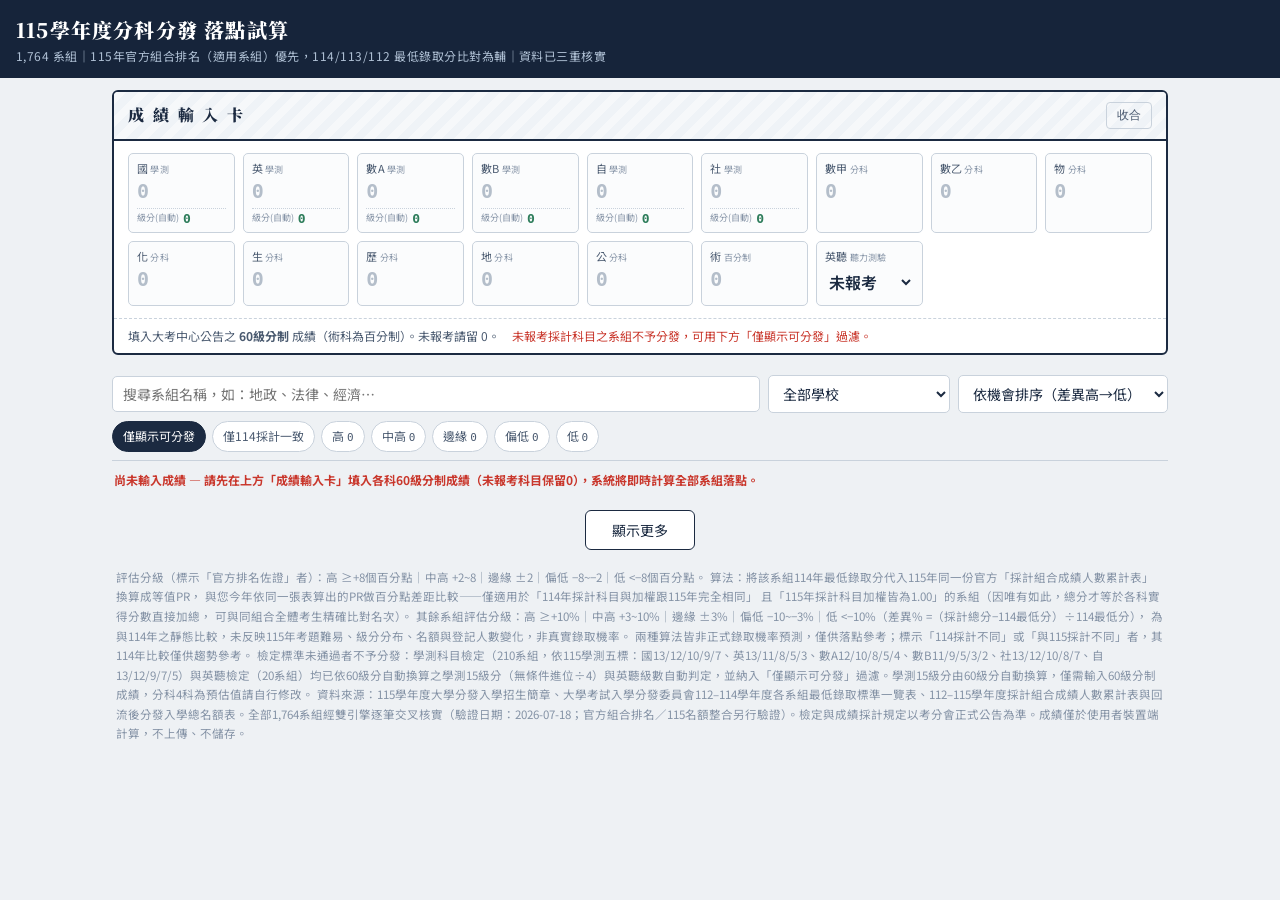
==== index.html @ 2b6f6cab "官方組合排名法整合：112-115歷年資料重新解析、加權皆1.00系組精確PR分級、115名額變化、四年歷史展開、個人版成績更新" ====
<!DOCTYPE html>
<html lang="zh-Hant">
<head>
<meta charset="UTF-8">
<meta name="viewport" content="width=device-width, initial-scale=1.0">
<title>115分科分發 落點試算</title>
<link rel="preconnect" href="https://fonts.googleapis.com">
<link href="https://fonts.googleapis.com/css2?family=Noto+Serif+TC:wght@600;900&family=Noto+Sans+TC:wght@400;500;700&display=swap" rel="stylesheet">
<link rel="stylesheet" href="style.css">
<link rel="manifest" href="manifest.json">
<meta name="theme-color" content="#16243A">
<link rel="icon" type="image/png" sizes="192x192" href="icon-192.png">
<link rel="apple-touch-icon" href="apple-touch-icon.png">
<meta name="apple-mobile-web-app-capable" content="yes">
<meta name="apple-mobile-web-app-status-bar-style" content="black-translucent">
<meta name="apple-mobile-web-app-title" content="落點試算">
</head>
<body>
<header>
  <h1>115學年度分科分發 落點試算</h1>
  <div class="sub">1,764 系組｜115年官方組合排名（適用系組）優先，114/113/112 最低錄取分比對為輔｜資料已三重核實</div>
</header>
<div class="wrap">

<section class="scorecard">
  <div class="sc-head">
    <h2>成 績 輸 入 卡</h2>
    <button class="toggle" id="scToggle" aria-expanded="true">收合</button>
  </div>
  <div id="scBody">
    <div class="sc-grid" id="scGrid"></div>
    <div class="sc-foot">
      <span>填入大考中心公告之 <b>60級分制</b> 成績（術科為百分制）。未報考請留 0。</span>
      <span class="warn">未報考採計科目之系組不予分發，可用下方「僅顯示可分發」過濾。</span>
    </div>
  </div>
</section>

<div class="filters">
  <div class="frow">
    <input type="search" id="q" placeholder="搜尋系組名稱，如：地政、法律、經濟…">
    <select id="fSchool"><option value="">全部學校</option></select>
    <select id="fSort">
      <option value="pct_desc">依機會排序（差異高→低）</option>
      <option value="pct_asc">依機會排序（差異低→高）</option>
      <option value="tot_desc">依採計總分（高→低）</option>
      <option value="m4_desc">依114最低分（高→低）</option>
      <option value="code">依系組代碼</option>
    </select>
  </div>
  <div class="chips" id="chips">
    <span class="chip on" data-f="eligible">僅顯示可分發</span>
    <span class="chip" data-f="same114">僅114採計一致</span>
    <span class="chip band" data-b="hi">高<span class="n"></span></span>
    <span class="chip band" data-b="mh">中高<span class="n"></span></span>
    <span class="chip band" data-b="ed">邊緣<span class="n"></span></span>
    <span class="chip band" data-b="lo">偏低<span class="n"></span></span>
    <span class="chip band" data-b="vl">低<span class="n"></span></span>
  </div>
</div>

<div class="stats" id="stats"></div>
<div class="rlist" id="rlist"></div>
<button class="morebtn" id="moreBtn" hidden>顯示更多</button>

<p class="foot-note">
評估分級（標示「官方排名佐證」者）：高 ≥+8個百分點｜中高 +2~8｜邊緣 ±2｜偏低 −8~−2｜低 &lt;−8個百分點。
算法：將該系組114年最低錄取分代入115年同一份官方「採計組合成績人數累計表」換算成等值PR，
與您今年依同一張表算出的PR做百分點差距比較——僅適用於「114年採計科目與加權跟115年完全相同」
且「115年採計科目加權皆為1.00」的系組（因唯有如此，總分才等於各科實得分數直接加總，
可與同組合全體考生精確比對名次）。
其餘系組評估分級：高 ≥+10%｜中高 +3~10%｜邊緣 ±3%｜偏低 −10~−3%｜低 &lt;−10%（差異% =（採計總分−114最低分）÷114最低分），
為與114年之靜態比較，未反映115年考題難易、級分分布、名額與登記人數變化，非真實錄取機率。
兩種算法皆非正式錄取機率預測，僅供落點參考；標示「114採計不同」或「與115採計不同」者，其114年比較僅供趨勢參考。
檢定標準未通過者不予分發：學測科目檢定（210系組，依115學測五標：國13/12/10/9/7、英13/11/8/5/3、數A12/10/8/5/4、數B11/9/5/3/2、社13/12/10/8/7、自13/12/9/7/5）與英聽檢定（20系組）均已依60級分自動換算之學測15級分（無條件進位÷4）與英聽級數自動判定，並納入「僅顯示可分發」過濾。學測15級分由60級分自動換算，僅需輸入60級分制成績，分科4科為預估值請自行修改。
資料來源：115學年度大學分發入學招生簡章、大學考試入學分發委員會112–114學年度各系組最低錄取標準一覽表、112–115學年度採計組合成績人數累計表與回流後分發入學總名額表。全部1,764系組經雙引擎逐筆交叉核實（驗證日期：2026-07-18；官方組合排名／115名額整合另行驗證）。檢定與成績採計規定以考分會正式公告為準。成績僅於使用者裝置端計算，不上傳、不儲存。
</p>
</div>

<script src="app.js"></script>
<script>
if ('serviceWorker' in navigator) {
  window.addEventListener('load', () => navigator.serviceWorker.register('sw.js'));
}
</script>
</body>
</html>
---- style.css ----
:root{
  --ink:#1B2A41; --ink-soft:#4A5A70; --paper:#EEF1F4; --card:#FFFFFF;
  --line:#C9D2DC; --red:#C9372C; --green:#2E7D5B; --amber:#B7791F;
  --hl:#FFF3B0; --navy:#16243A;
  --serif:"Noto Serif TC","PMingLiU",serif;
  --sans:"Noto Sans TC","Microsoft JhengHei",sans-serif;
  --mono:"SF Mono",Consolas,"Roboto Mono",monospace;
}
*{box-sizing:border-box;margin:0;padding:0}
html{-webkit-text-size-adjust:100%}
body{font-family:var(--sans);background:var(--paper);color:var(--ink);font-size:15px;line-height:1.55}
header{background:var(--navy);color:#fff;padding:14px 16px 12px}
header h1{font-family:var(--serif);font-weight:900;font-size:20px;letter-spacing:.06em}
header .sub{font-size:12px;color:#AFC0D4;margin-top:2px;letter-spacing:.04em}
.wrap{max-width:1080px;margin:0 auto;padding:12px}
/* 成績卡：準考證式 */
.scorecard{background:var(--card);border:2px solid var(--ink);border-radius:6px;margin-bottom:12px;overflow:hidden}
.scorecard .sc-head{display:flex;justify-content:space-between;align-items:center;padding:10px 14px;border-bottom:2px solid var(--ink);background:repeating-linear-gradient(-45deg,#F6F8FA 0 8px,#EFF3F7 8px 16px)}
.scorecard .sc-head h2{font-family:var(--serif);font-size:16px;font-weight:900;letter-spacing:.15em}
.sc-head .toggle{font-size:12px;color:var(--ink-soft);background:none;border:1px solid var(--line);border-radius:4px;padding:4px 10px;cursor:pointer}
.sc-grid{display:grid;grid-template-columns:repeat(auto-fill,minmax(96px,1fr));gap:8px;padding:12px 14px}
.sc-cell{border:1px solid var(--line);border-radius:5px;padding:6px 8px;background:#FBFCFD}
.sc-cell label{display:block;font-size:11px;color:var(--ink-soft);letter-spacing:.02em}
.sc-cell .tag{font-size:9px;color:#8593A6}
.sc-cell input{width:100%;border:none;background:transparent;font:600 20px var(--mono);color:var(--ink);outline:none;padding:2px 0}
.sc-cell:focus-within{border-color:var(--ink);background:var(--hl)}
.sc-cell.zero input{color:#B4BECA}
.sc-foot{padding:8px 14px;border-top:1px dashed var(--line);font-size:12px;color:var(--ink-soft);display:flex;flex-wrap:wrap;gap:12px;align-items:center}
.sc-foot .warn{color:var(--red)}
/* 篩選列 */
.filters{position:sticky;top:0;z-index:20;background:var(--paper);padding:8px 0;border-bottom:1px solid var(--line)}
.frow{display:flex;flex-wrap:wrap;gap:8px;align-items:center}
.frow select,.frow input[type=search]{font:14px var(--sans);padding:7px 10px;border:1px solid var(--line);border-radius:5px;background:#fff;color:var(--ink)}
.frow input[type=search]{flex:1;min-width:140px}
.chips{display:flex;gap:6px;flex-wrap:wrap;margin-top:8px}
.chip{font-size:12px;padding:5px 10px;border:1px solid var(--line);border-radius:99px;background:#fff;cursor:pointer;user-select:none;color:var(--ink-soft)}
.chip.on{background:var(--ink);color:#fff;border-color:var(--ink)}
.chip .n{font-family:var(--mono);font-size:11px;margin-left:3px}
.stats{font-size:12px;color:var(--ink-soft);margin:10px 2px 6px}
.stats b{font-family:var(--mono);color:var(--ink)}
/* 結果卡 */
.rlist{display:flex;flex-direction:column;gap:8px;margin-top:6px}
.rc{background:var(--card);border:1px solid var(--line);border-radius:6px;padding:10px 12px;cursor:pointer}
.rc:hover{border-color:var(--ink-soft)}
.rc-top{display:flex;gap:10px;align-items:flex-start}
.rc-main{flex:1;min-width:0}
.rc-sch{font-size:12px;color:var(--ink-soft);letter-spacing:.03em}
.rc-dep{font-family:var(--serif);font-weight:700;font-size:16px;line-height:1.35}
.rc-adopt{font:12px var(--mono);color:var(--ink-soft);margin-top:3px;word-break:break-all}
.rc-adopt .miss{color:var(--red);font-weight:700}
/* 評估印章 */
.stamp{flex-shrink:0;text-align:center;min-width:74px}
.seal{display:inline-block;font-family:var(--serif);font-weight:900;font-size:15px;letter-spacing:.2em;padding:5px 8px 4px;border:2.5px solid;border-radius:6px;transform:rotate(-3deg);line-height:1.2;white-space:nowrap}
.seal.hi{color:var(--green);border-color:var(--green);background:#EAF4EF}
.seal.mh{color:#3B6E45;border-color:#3B6E45;background:#F0F6EC}
.seal.ed{color:var(--amber);border-color:var(--amber);background:var(--hl)}
.seal.lo{color:#A05A1F;border-color:#A05A1F;background:#FBEFE2}
.seal.vl{color:var(--red);border-color:var(--red);background:#FBEBE9}
.seal.na{color:#8593A6;border-color:#B4BECA;background:#F3F5F8;font-size:12px;letter-spacing:.05em}
.stamp .pct{font:700 12px var(--mono);margin-top:4px}
.rc-nums{display:flex;gap:14px;margin-top:8px;flex-wrap:wrap}
.num{min-width:70px}
.num .l{font-size:10px;color:#8593A6;letter-spacing:.05em}
.num .v{font:700 17px var(--mono)}
.pos{color:var(--green)}.neg{color:var(--red)}
.rc-more{display:none;border-top:1px dashed var(--line);margin-top:9px;padding-top:8px;font-size:12.5px;color:var(--ink-soft)}
.rc.open .rc-more{display:block}
.rc-more table{border-collapse:collapse;width:100%;margin:4px 0}
.rc-more td{padding:2px 8px 2px 0;vertical-align:top}
.rc-more .yl{font-family:var(--mono);white-space:nowrap}
.badge-diff{display:inline-block;font-size:10px;color:var(--red);border:1px solid var(--red);border-radius:3px;padding:0 4px;margin-left:4px;vertical-align:1px}
.rc-meta{display:flex;flex-wrap:wrap;gap:5px;margin-top:5px}
.badge-src{display:inline-block;font-size:10px;font-weight:700;color:#8A6A1E;border:1px solid #C9A227;background:#FBF3DC;border-radius:3px;padding:1px 5px}
.badge-seat{display:inline-block;font-size:10px;color:var(--ink-soft);border:1px solid var(--line);background:#F3F5F8;border-radius:3px;padding:1px 5px}
.badge-seat.up{color:var(--green);border-color:var(--green);background:#EAF4EF}
.badge-seat.down{color:var(--red);border-color:var(--red);background:#FBEBE9}
.badge-seat.new{color:var(--ink-soft);border-color:var(--line);background:#F3F5F8}
.foot-note{margin:18px 4px 30px;font-size:11.5px;color:#8593A6;line-height:1.7}
.morebtn{margin:14px auto 4px;display:block;font:14px var(--sans);padding:9px 26px;border:1px solid var(--ink);background:#fff;border-radius:6px;cursor:pointer;color:var(--ink)}
@media (max-width:640px){
  .sc-grid{grid-template-columns:repeat(auto-fill,minmax(86px,1fr));gap:6px;padding:10px}
  .rc-dep{font-size:15px}
  .num .v{font-size:16px}
}
@media (prefers-reduced-motion:no-preference){
  .rc{transition:border-color .15s}
  .seal{transition:transform .15s}
  .rc:hover .seal{transform:rotate(0deg)}
}
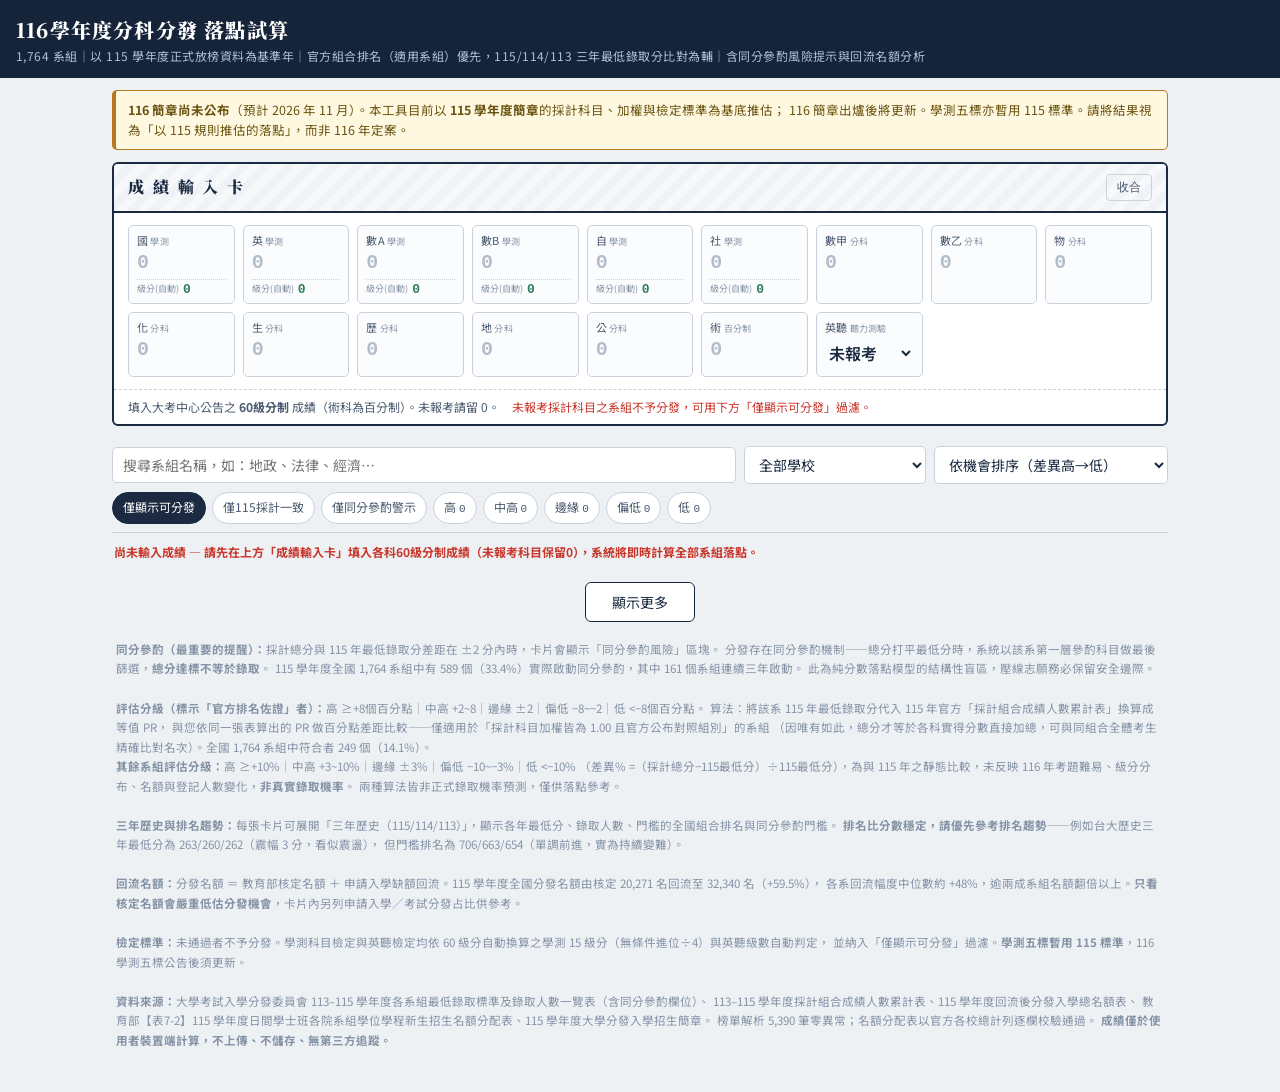
==== commit 22a1502d: "發布116學年度版 發布116學年度版" ====
--- a/index.html
+++ b/index.html
@@ -3,7 +3,7 @@
 <head>
 <meta charset="UTF-8">
 <meta name="viewport" content="width=device-width, initial-scale=1.0">
-<title>115分科分發 落點試算</title>
+<title>116分科分發 落點試算</title>
 <link rel="preconnect" href="https://fonts.googleapis.com">
 <link href="https://fonts.googleapis.com/css2?family=Noto+Serif+TC:wght@600;900&family=Noto+Sans+TC:wght@400;500;700&display=swap" rel="stylesheet">
 <link rel="stylesheet" href="style.css">
@@ -17,10 +17,15 @@
 </head>
 <body>
 <header>
-  <h1>115學年度分科分發 落點試算</h1>
-  <div class="sub">1,764 系組｜115年官方組合排名（適用系組）優先，114/113/112 最低錄取分比對為輔｜資料已三重核實</div>
+  <h1>116學年度分科分發 落點試算</h1>
+  <div class="sub">1,764 系組｜以 115 學年度正式放榜資料為基準年｜官方組合排名（適用系組）優先，115/114/113 三年最低錄取分比對為輔｜含同分參酌風險提示與回流名額分析</div>
 </header>
 <div class="wrap">
+
+<div class="notice">
+  <b>116 簡章尚未公布</b>（預計 2026 年 11 月）。本工具目前以 <b>115 學年度簡章</b>的採計科目、加權與檢定標準為基底推估；
+  116 簡章出爐後將更新。學測五標亦暫用 115 標準。請將結果視為「以 115 規則推估的落點」，而非 116 年定案。
+</div>
 
 <section class="scorecard">
   <div class="sc-head">
@@ -44,13 +49,16 @@
       <option value="pct_desc">依機會排序（差異高→低）</option>
       <option value="pct_asc">依機會排序（差異低→高）</option>
       <option value="tot_desc">依採計總分（高→低）</option>
-      <option value="m4_desc">依114最低分（高→低）</option>
+      <option value="m5_desc">依115最低分（高→低）</option>
+      <option value="rk5_asc">依115門檻全國排名（前→後）</option>
+      <option value="rp_desc">依回流幅度（高→低）</option>
       <option value="code">依系組代碼</option>
     </select>
   </div>
   <div class="chips" id="chips">
     <span class="chip on" data-f="eligible">僅顯示可分發</span>
-    <span class="chip" data-f="same114">僅114採計一致</span>
+    <span class="chip" data-f="same115">僅115採計一致</span>
+    <span class="chip" data-f="tie">僅同分參酌警示</span>
     <span class="chip band" data-b="hi">高<span class="n"></span></span>
     <span class="chip band" data-b="mh">中高<span class="n"></span></span>
     <span class="chip band" data-b="ed">邊緣<span class="n"></span></span>
@@ -64,16 +72,35 @@
 <button class="morebtn" id="moreBtn" hidden>顯示更多</button>
 
 <p class="foot-note">
-評估分級（標示「官方排名佐證」者）：高 ≥+8個百分點｜中高 +2~8｜邊緣 ±2｜偏低 −8~−2｜低 &lt;−8個百分點。
-算法：將該系組114年最低錄取分代入115年同一份官方「採計組合成績人數累計表」換算成等值PR，
-與您今年依同一張表算出的PR做百分點差距比較——僅適用於「114年採計科目與加權跟115年完全相同」
-且「115年採計科目加權皆為1.00」的系組（因唯有如此，總分才等於各科實得分數直接加總，
-可與同組合全體考生精確比對名次）。
-其餘系組評估分級：高 ≥+10%｜中高 +3~10%｜邊緣 ±3%｜偏低 −10~−3%｜低 &lt;−10%（差異% =（採計總分−114最低分）÷114最低分），
-為與114年之靜態比較，未反映115年考題難易、級分分布、名額與登記人數變化，非真實錄取機率。
-兩種算法皆非正式錄取機率預測，僅供落點參考；標示「114採計不同」或「與115採計不同」者，其114年比較僅供趨勢參考。
-檢定標準未通過者不予分發：學測科目檢定（210系組，依115學測五標：國13/12/10/9/7、英13/11/8/5/3、數A12/10/8/5/4、數B11/9/5/3/2、社13/12/10/8/7、自13/12/9/7/5）與英聽檢定（20系組）均已依60級分自動換算之學測15級分（無條件進位÷4）與英聽級數自動判定，並納入「僅顯示可分發」過濾。學測15級分由60級分自動換算，僅需輸入60級分制成績，分科4科為預估值請自行修改。
-資料來源：115學年度大學分發入學招生簡章、大學考試入學分發委員會112–114學年度各系組最低錄取標準一覽表、112–115學年度採計組合成績人數累計表與回流後分發入學總名額表。全部1,764系組經雙引擎逐筆交叉核實（驗證日期：2026-07-18；官方組合排名／115名額整合另行驗證）。檢定與成績採計規定以考分會正式公告為準。成績僅於使用者裝置端計算，不上傳、不儲存。
+<b>同分參酌（最重要的提醒）：</b>採計總分與 115 年最低錄取分差距在 ±2 分內時，卡片會顯示「同分參酌風險」區塊。
+分發存在同分參酌機制——總分打平最低分時，系統以該系第一層參酌科目做最後篩選，<b>總分達標不等於錄取</b>。
+115 學年度全國 1,764 系組中有 589 個（33.4%）實際啟動同分參酌，其中 161 個系組連續三年啟動。
+此為純分數落點模型的結構性盲區，壓線志願務必保留安全邊際。
+<br><br>
+<b>評估分級（標示「官方排名佐證」者）：</b>高 ≥+8個百分點｜中高 +2~8｜邊緣 ±2｜偏低 −8~−2｜低 &lt;−8個百分點。
+算法：將該系 115 年最低錄取分代入 115 年官方「採計組合成績人數累計表」換算成等值 PR，
+與您依同一張表算出的 PR 做百分點差距比較——僅適用於「採計科目加權皆為 1.00 且官方公布對照組別」的系組
+（因唯有如此，總分才等於各科實得分數直接加總，可與同組合全體考生精確比對名次）。全國 1,764 系組中符合者 249 個（14.1%）。
+<br>
+<b>其餘系組評估分級：</b>高 ≥+10%｜中高 +3~10%｜邊緣 ±3%｜偏低 −10~−3%｜低 &lt;−10%
+（差異% =（採計總分−115最低分）÷115最低分），為與 115 年之靜態比較，未反映 116 年考題難易、級分分布、名額與登記人數變化，<b>非真實錄取機率</b>。
+兩種算法皆非正式錄取機率預測，僅供落點參考。
+<br><br>
+<b>三年歷史與排名趨勢：</b>每張卡片可展開「三年歷史（115/114/113）」，顯示各年最低分、錄取人數、門檻的全國組合排名與同分參酌門檻。
+<b>排名比分數穩定，請優先參考排名趨勢</b>——例如台大歷史三年最低分為 263/260/262（震幅 3 分，看似震盪），
+但門檻排名為 706/663/654（單調前進，實為持續變難）。
+<br><br>
+<b>回流名額：</b>分發名額 ＝ 教育部核定名額 ＋ 申請入學缺額回流。115 學年度全國分發名額由核定 20,271 名回流至 32,340 名（+59.5%），
+各系回流幅度中位數約 +48%，逾兩成系組名額翻倍以上。<b>只看核定名額會嚴重低估分發機會</b>，卡片內另列申請入學／考試分發占比供參考。
+<br><br>
+<b>檢定標準：</b>未通過者不予分發。學測科目檢定與英聽檢定均依 60 級分自動換算之學測 15 級分（無條件進位÷4）與英聽級數自動判定，
+並納入「僅顯示可分發」過濾。<b>學測五標暫用 115 標準</b>，116 學測五標公告後須更新。
+<br><br>
+<b>資料來源：</b>大學考試入學分發委員會 113–115 學年度各系組最低錄取標準及錄取人數一覽表（含同分參酌欄位）、
+113–115 學年度採計組合成績人數累計表、115 學年度回流後分發入學總名額表、
+教育部【表7-2】115 學年度日間學士班各院系組學位學程新生招生名額分配表、115 學年度大學分發入學招生簡章。
+榜單解析 5,390 筆零異常；名額分配表以官方各校總計列逐欄校驗通過。
+<b>成績僅於使用者裝置端計算，不上傳、不儲存、無第三方追蹤。</b>
 </p>
 </div>
 
--- a/style.css
+++ b/style.css
@@ -87,3 +87,35 @@
   .seal{transition:transform .15s}
   .rc:hover .seal{transform:rotate(0deg)}
 }
+
+/* ── 116版新增：頁首提示、同分參酌警示、三年歷史、名額欄位 ── */
+.notice{background:#FFF8E1;border:1px solid var(--amber);border-left:4px solid var(--amber);border-radius:5px;padding:9px 12px;font-size:12.5px;color:#6B5410;line-height:1.6;margin-bottom:12px}
+.badge-tie{display:inline-block;font-size:10px;font-weight:700;color:#8A5A0B;border:1px solid var(--amber);background:#FFF3CD;border-radius:3px;padding:1px 5px}
+.badge-tie.always{color:#8C2F26;border-color:var(--red);background:#FBE6E3}
+.rc.tie{border-left:4px solid var(--amber)}
+.tiebox{border:1px solid var(--amber);background:#FFFBEF;border-radius:5px;padding:9px 11px;margin:2px 0 10px}
+.tie-h{font-family:var(--serif);font-weight:900;font-size:13.5px;color:#8A5A0B;letter-spacing:.08em;margin-bottom:5px}
+.tie-line{font-size:12.5px;color:#5C4A22;line-height:1.65;margin:3px 0}
+.tie-line.warn2{color:var(--red);font-weight:600}
+.tie-lv{list-style:none;margin:5px 0 2px;padding:0}
+.tie-lv li{font-size:12.5px;color:#5C4A22;padding:2px 0 2px 2px;display:flex;gap:7px;align-items:baseline;flex-wrap:wrap}
+.tie-lv .lvn{display:inline-flex;align-items:center;justify-content:center;width:16px;height:16px;border-radius:50%;background:var(--amber);color:#fff;font:700 10px var(--mono);flex-shrink:0}
+.tie-lv .ok{color:var(--green);font-weight:700}
+.tie-lv .ng{color:var(--red);font-weight:700}
+.sub2{font-size:11px;color:#8593A6}
+details.hist{margin-top:8px;border:1px dashed var(--line);border-radius:5px;background:#FAFBFC}
+details.hist>summary{cursor:pointer;padding:6px 10px;font-size:12.5px;font-weight:700;color:var(--ink);list-style:none;user-select:none}
+details.hist>summary::-webkit-details-marker{display:none}
+details.hist>summary::before{content:"▸ ";color:var(--ink-soft)}
+details.hist[open]>summary::before{content:"▾ "}
+table.histtb{border-collapse:collapse;width:100%;margin:0 0 4px;font-size:12px}
+table.histtb td{padding:4px 8px;vertical-align:top;border-top:1px solid var(--line)}
+table.histtb tr.hh td{font-weight:700;color:var(--ink-soft);border-top:none;background:#F2F5F8;font-size:11px;letter-spacing:.03em}
+table.histtb td.yy{font:700 12px var(--mono);white-space:nowrap;color:var(--ink)}
+.trend{padding:6px 10px 8px;font-size:12px;color:var(--ink-soft);border-top:1px dotted var(--line)}
+.trend .up{color:var(--red)}
+.trend .down{color:var(--green)}
+@media (max-width:640px){
+  table.histtb{font-size:11px}
+  table.histtb td{padding:3px 5px}
+}
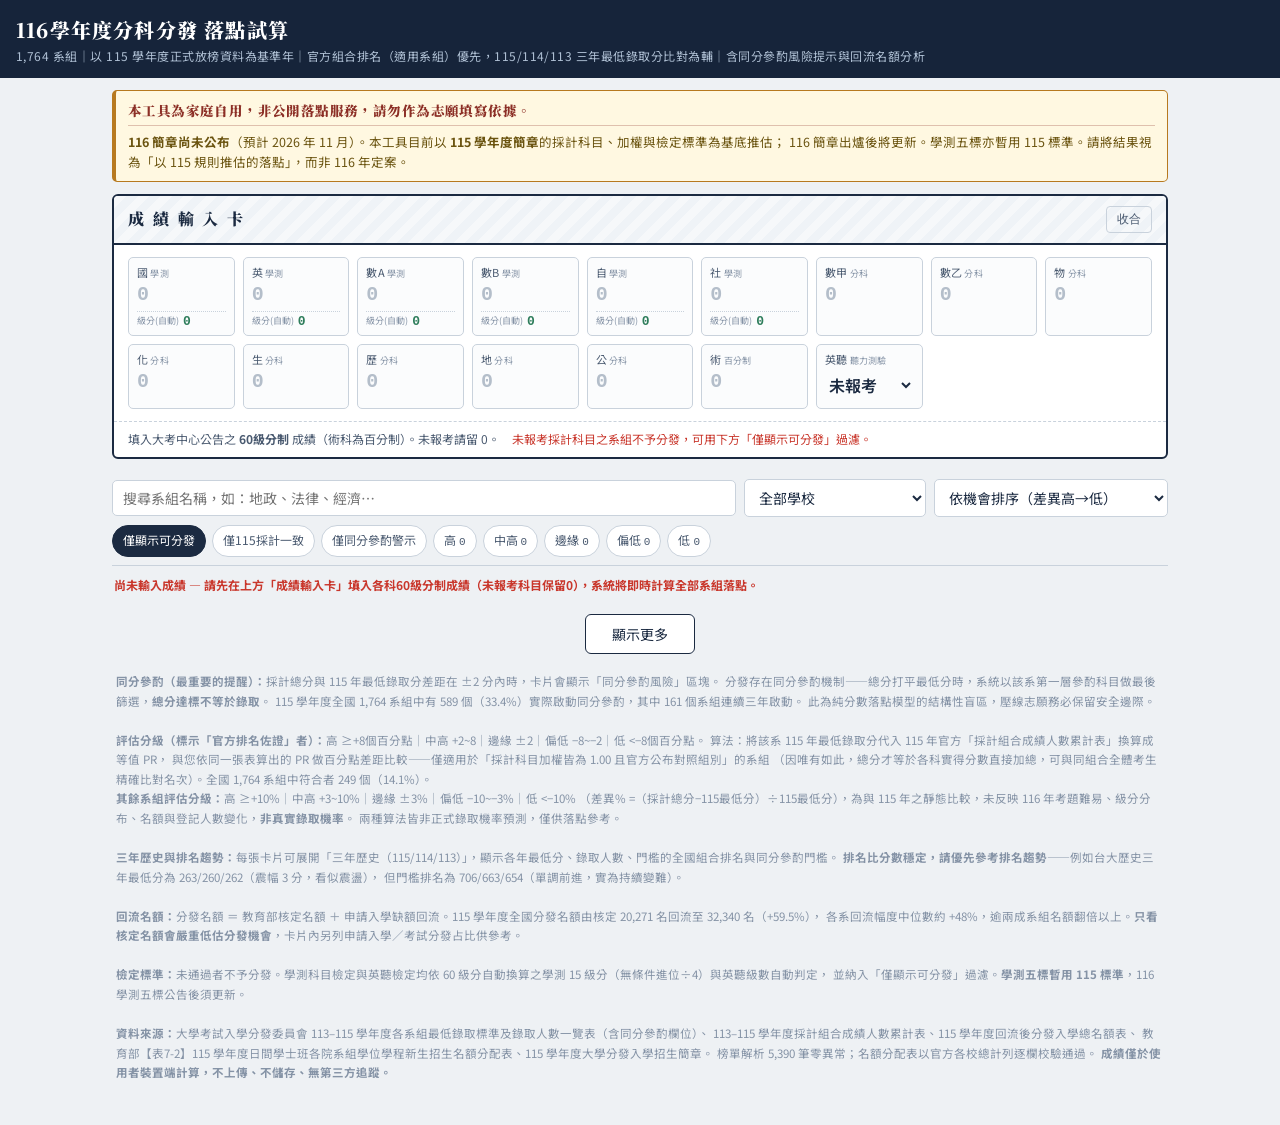
==== commit 1c38557d: "加入責任界線聲明、noindex 與 robots.txt 加入責任界線聲明、noindex 與 robots.txt" ====
--- a/index.html
+++ b/index.html
@@ -3,6 +3,11 @@
 <head>
 <meta charset="UTF-8">
 <meta name="viewport" content="width=device-width, initial-scale=1.0">
+<!-- 家庭自用工具，非公開服務：要求搜尋引擎不索引、不快取、不顯示摘要 -->
+<meta name="robots" content="noindex, nofollow, noarchive, nosnippet, noimageindex, notranslate">
+<meta name="googlebot" content="noindex, nofollow, noarchive, nosnippet">
+<meta name="bingbot" content="noindex, nofollow, noarchive, nosnippet">
+<meta name="referrer" content="no-referrer">
 <title>116分科分發 落點試算</title>
 <link rel="preconnect" href="https://fonts.googleapis.com">
 <link href="https://fonts.googleapis.com/css2?family=Noto+Serif+TC:wght@600;900&family=Noto+Sans+TC:wght@400;500;700&display=swap" rel="stylesheet">
@@ -23,6 +28,7 @@
 <div class="wrap">
 
 <div class="notice">
+  <div class="notice-hd">本工具為家庭自用，非公開落點服務，請勿作為志願填寫依據。</div>
   <b>116 簡章尚未公布</b>（預計 2026 年 11 月）。本工具目前以 <b>115 學年度簡章</b>的採計科目、加權與檢定標準為基底推估；
   116 簡章出爐後將更新。學測五標亦暫用 115 標準。請將結果視為「以 115 規則推估的落點」，而非 116 年定案。
 </div>
--- a/style.css
+++ b/style.css
@@ -90,6 +90,7 @@
 
 /* ── 116版新增：頁首提示、同分參酌警示、三年歷史、名額欄位 ── */
 .notice{background:#FFF8E1;border:1px solid var(--amber);border-left:4px solid var(--amber);border-radius:5px;padding:9px 12px;font-size:12.5px;color:#6B5410;line-height:1.6;margin-bottom:12px}
+.notice-hd{font-family:var(--serif);font-weight:900;font-size:13.5px;color:#8C2F26;letter-spacing:.03em;line-height:1.5;padding-bottom:5px;margin-bottom:6px;border-bottom:1px solid rgba(140,47,38,.28)}
 .badge-tie{display:inline-block;font-size:10px;font-weight:700;color:#8A5A0B;border:1px solid var(--amber);background:#FFF3CD;border-radius:3px;padding:1px 5px}
 .badge-tie.always{color:#8C2F26;border-color:var(--red);background:#FBE6E3}
 .rc.tie{border-left:4px solid var(--amber)}
